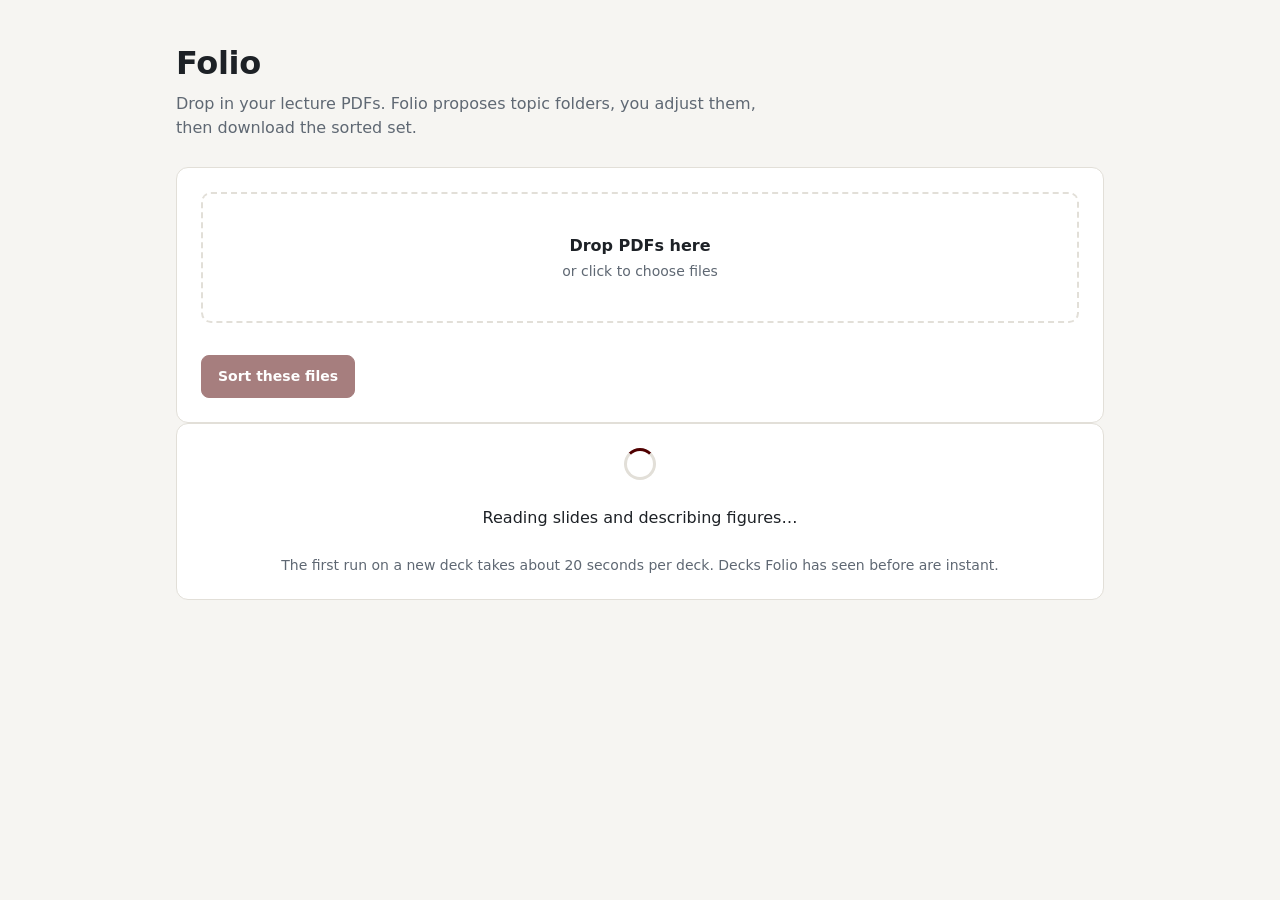
==== web/index.html @ aaaf95ef "Making into an accessible app/platform" ====
<!doctype html>
<html lang="en">
<head>
  <meta charset="utf-8">
  <meta name="viewport" content="width=device-width, initial-scale=1">
  <title>Folio</title>
  <link rel="stylesheet" href="style.css">
</head>
<body>
  <header>
    <h1>Folio</h1>
    <p class="tagline">Drop in your lecture PDFs. Folio proposes topic folders, you adjust them, then download the sorted set.</p>
  </header>

  <main>
    <!-- Step 1: choose files -->
    <section id="upload" class="panel">
      <label id="dropzone" for="picker">
        <input id="picker" type="file" multiple accept=".pdf,application/pdf">
        <strong>Drop PDFs here</strong>
        <span>or click to choose files</span>
      </label>
      <ul id="chosen"></ul>
      <button id="analyzeBtn" class="primary" disabled>Sort these files</button>
    </section>

    <!-- Step 2: working -->
    <section id="working" class="panel" hidden>
      <div class="spinner" aria-hidden="true"></div>
      <p id="workingText">Reading slides and describing figures…</p>
      <p class="hint">The first run on a new deck takes about 20 seconds per deck. Decks Folio has seen before are instant.</p>
    </section>

    <!-- Step 3: review and approve -->
    <section id="review" hidden>
      <div class="review-head">
        <div>
          <h2>Proposed folders</h2>
          <p class="hint">Rename a folder by editing its name. Move a file with the menu next to it. Nothing is final until you approve.</p>
        </div>
        <button id="addFolderBtn">+ New folder</button>
      </div>
      <p id="method" class="note" hidden></p>
      <ul id="warnings" class="note" hidden></ul>
      <div id="folders" class="folders"></div>
      <div class="actions">
        <button id="restartBtn">Start over</button>
        <button id="approveBtn" class="primary">Approve and download ZIP</button>
      </div>
    </section>

    <p id="error" role="alert" hidden></p>
  </main>

  <script src="app.js"></script>
</body>
</html>
---- web/style.css ----
:root {
  --bg: #f6f5f2;
  --panel: #ffffff;
  --ink: #1d2126;
  --muted: #5f6873;
  --line: #e2dfd8;
  --accent: #500000;          /* Texas A&M maroon */
  --accent-ink: #ffffff;
  --soft: #f1ece4;
  --warn: #8a5a00;
  --warn-bg: #fff6df;
  --danger: #a12a1f;
  font-family: "Segoe UI", system-ui, -apple-system, Roboto, sans-serif;
  color-scheme: light dark;
}
@media (prefers-color-scheme: dark) {
  :root {
    --bg: #15181c;
    --panel: #1e2227;
    --ink: #e8eaed;
    --muted: #9aa3ad;
    --line: #2f353c;
    --accent: #c26b6b;
    --accent-ink: #15181c;
    --soft: #262b31;
    --warn: #f1c46a;
    --warn-bg: #2d2615;
    --danger: #ff8a7d;
  }
}

* { box-sizing: border-box; }
body { margin: 0; background: var(--bg); color: var(--ink); line-height: 1.45; }
header, main { max-width: 960px; margin: 0 auto; padding: 0 16px; }
header { padding-top: 40px; }
h1 { margin: 0; font-size: 32px; letter-spacing: -0.01em; }
h2 { margin: 0 0 4px; font-size: 20px; }
.tagline { color: var(--muted); margin: 6px 0 28px; max-width: 60ch; }
.hint { color: var(--muted); font-size: 14px; margin: 0; }

.panel { background: var(--panel); border: 1px solid var(--line); border-radius: 12px; padding: 24px; }

button {
  font: inherit; font-weight: 600; font-size: 14px; cursor: pointer;
  padding: 10px 16px; border-radius: 8px;
  border: 1px solid var(--line); background: var(--panel); color: var(--ink);
}
button:hover:not(:disabled) { background: var(--soft); }
button.primary { background: var(--accent); border-color: var(--accent); color: var(--accent-ink); }
button.primary:hover:not(:disabled) { filter: brightness(1.1); background: var(--accent); }
button:disabled { opacity: 0.5; cursor: not-allowed; }
button:focus-visible, input:focus-visible, select:focus-visible { outline: 2px solid var(--accent); outline-offset: 2px; }

/* Upload */
#dropzone {
  display: flex; flex-direction: column; align-items: center; gap: 4px;
  padding: 40px 16px; border: 2px dashed var(--line); border-radius: 10px;
  cursor: pointer; text-align: center; transition: border-color .15s, background .15s;
}
#dropzone.over, #dropzone:hover { border-color: var(--accent); background: var(--soft); }
#dropzone span { color: var(--muted); font-size: 14px; }
#picker { position: absolute; width: 1px; height: 1px; opacity: 0; }
#chosen { list-style: none; padding: 0; margin: 16px 0; display: flex; flex-wrap: wrap; gap: 8px; }
#chosen li { background: var(--soft); border-radius: 6px; padding: 4px 10px; font-size: 13px; }

/* Working */
#working { display: flex; flex-direction: column; align-items: center; gap: 10px; text-align: center; }
.spinner { width: 32px; height: 32px; border: 3px solid var(--line); border-top-color: var(--accent); border-radius: 50%; animation: spin 0.9s linear infinite; }
@keyframes spin { to { transform: rotate(360deg); } }
@media (prefers-reduced-motion: reduce) { .spinner { animation: none; } }

/* Review */
.review-head { display: flex; justify-content: space-between; align-items: flex-start; gap: 16px; margin-bottom: 16px; }
.note { background: var(--warn-bg); color: var(--warn); border-radius: 8px; padding: 8px 12px; font-size: 13px; margin: 0 0 12px; }
ul.note { padding-left: 28px; }
.folders { display: grid; grid-template-columns: repeat(auto-fill, minmax(280px, 1fr)); gap: 12px; }
.folder { background: var(--panel); border: 1px solid var(--line); border-radius: 12px; padding: 14px; display: flex; flex-direction: column; gap: 10px; }
.folder.unsorted { border-style: dashed; }
.folder-name {
  font: inherit; font-weight: 600; font-size: 16px; width: 100%;
  padding: 6px 8px; border: 1px solid transparent; border-radius: 6px; background: var(--soft); color: var(--ink);
}
.folder-name:hover { border-color: var(--line); }
.folder-title { font-weight: 600; font-size: 16px; padding: 6px 0; }
.files { list-style: none; padding: 0; margin: 0; display: flex; flex-direction: column; gap: 6px; }
.file { display: grid; grid-template-columns: minmax(0, 1fr) auto; gap: 8px; align-items: center; font-size: 14px; }
.file-name { overflow: hidden; text-overflow: ellipsis; white-space: nowrap; }
.file-reason { grid-column: 1 / -1; color: var(--muted); font-size: 12px; margin-top: -4px; }
.file select { font: inherit; font-size: 12px; padding: 3px 4px; border-radius: 6px; border: 1px solid var(--line); background: var(--panel); color: var(--ink); max-width: 140px; }
.empty { color: var(--muted); font-size: 13px; font-style: italic; }
.actions { display: flex; justify-content: flex-end; gap: 10px; margin: 20px 0 48px; }

#error { color: var(--danger); font-weight: 600; margin-top: 16px; }

@media (max-width: 560px) {
  header { padding-top: 24px; }
  .review-head { flex-direction: column; }
  .actions { flex-direction: column-reverse; }
  .actions button { width: 100%; }
}
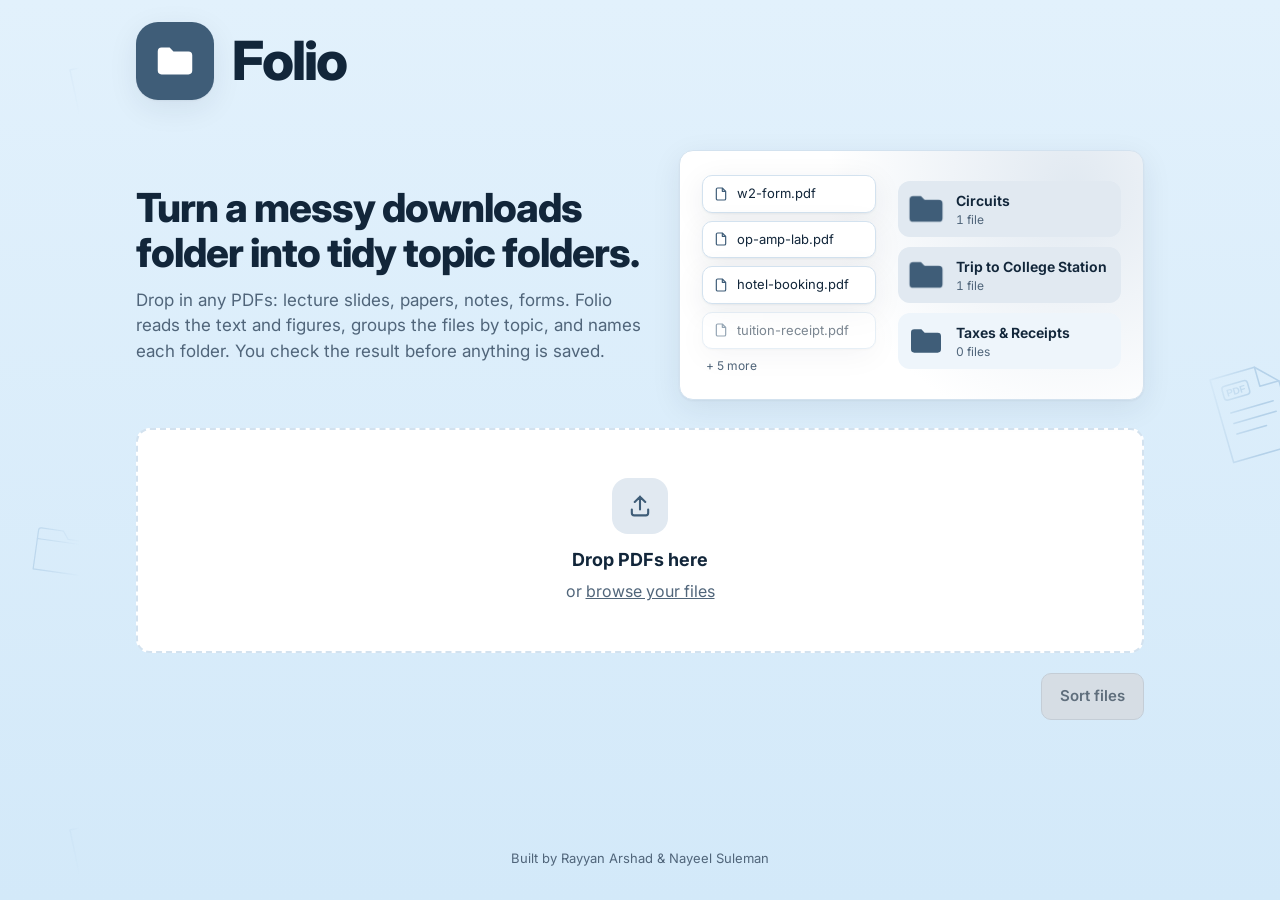
==== commit ef4e0857: "Redesign the web front end Sky-blue background with outline drawings kept out from behind text, Inte" ====
--- a/web/index.html
+++ b/web/index.html
@@ -4,53 +4,121 @@
   <meta charset="utf-8">
   <meta name="viewport" content="width=device-width, initial-scale=1">
   <title>Folio</title>
+  <meta name="description" content="Sort a messy folder of lecture PDFs into named topic folders.">
+  <link rel="icon" href="data:image/svg+xml,%3Csvg xmlns='http://www.w3.org/2000/svg' viewBox='0 0 32 32'%3E%3Crect width='32' height='32' rx='8' fill='%233f5d78'/%3E%3Cpath d='M8 11a2 2 0 0 1 2-2h4l2 2h6a2 2 0 0 1 2 2v8a2 2 0 0 1-2 2H10a2 2 0 0 1-2-2z' fill='white'/%3E%3C/svg%3E">
+  <link rel="preconnect" href="https://fonts.googleapis.com">
+  <link rel="preconnect" href="https://fonts.gstatic.com" crossorigin>
+  <link rel="stylesheet" href="https://fonts.googleapis.com/css2?family=Inter:wght@400;500;600;700;800&display=swap">
   <link rel="stylesheet" href="style.css">
 </head>
 <body>
-  <header>
-    <h1>Folio</h1>
-    <p class="tagline">Drop in your lecture PDFs. Folio proposes topic folders, you adjust them, then download the sorted set.</p>
+  <!-- Icons used across the page, drawn once and reused with <use href="#..."> -->
+  <svg width="0" height="0" style="position:absolute" aria-hidden="true">
+    <symbol id="i-folder" viewBox="0 0 24 24"><path d="M3 7a2 2 0 0 1 2-2h4.2l2 2H19a2 2 0 0 1 2 2v8a2 2 0 0 1-2 2H5a2 2 0 0 1-2-2z" fill="currentColor"/></symbol>
+    <symbol id="i-file" viewBox="0 0 24 24"><path d="M7 3h7l5 5v11a2 2 0 0 1-2 2H7a2 2 0 0 1-2-2V5a2 2 0 0 1 2-2z" fill="none" stroke="currentColor" stroke-width="1.8" stroke-linejoin="round"/><path d="M14 3v5h5" fill="none" stroke="currentColor" stroke-width="1.8" stroke-linejoin="round"/></symbol>
+    <symbol id="i-upload" viewBox="0 0 24 24"><path d="M12 15V4m0 0L7.5 8.5M12 4l4.5 4.5M5 15v3a2 2 0 0 0 2 2h10a2 2 0 0 0 2-2v-3" fill="none" stroke="currentColor" stroke-width="1.8" stroke-linecap="round" stroke-linejoin="round"/></symbol>
+    <symbol id="i-x" viewBox="0 0 24 24"><path d="M6 6l12 12M18 6L6 18" fill="none" stroke="currentColor" stroke-width="2" stroke-linecap="round"/></symbol>
+    <symbol id="i-check" viewBox="0 0 24 24"><path d="M5 12.5l4.5 4.5L19 7.5" fill="none" stroke="currentColor" stroke-width="2.2" stroke-linecap="round" stroke-linejoin="round"/></symbol>
+    <symbol id="i-grip" viewBox="0 0 24 24"><g fill="currentColor"><circle cx="9" cy="6" r="1.5"/><circle cx="15" cy="6" r="1.5"/><circle cx="9" cy="12" r="1.5"/><circle cx="15" cy="12" r="1.5"/><circle cx="9" cy="18" r="1.5"/><circle cx="15" cy="18" r="1.5"/></g></symbol>
+    <symbol id="i-plus" viewBox="0 0 24 24"><path d="M12 5v14M5 12h14" fill="none" stroke="currentColor" stroke-width="2" stroke-linecap="round"/></symbol>
+    <symbol id="i-bolt" viewBox="0 0 24 24"><path d="M13 2L4 14h7l-1 8 9-12h-7z" fill="currentColor"/></symbol>
+    <symbol id="i-alert" viewBox="0 0 24 24"><circle cx="12" cy="12" r="9" fill="none" stroke="currentColor" stroke-width="1.8"/><path d="M12 7.5v5.5M12 16.5v.01" fill="none" stroke="currentColor" stroke-width="2" stroke-linecap="round"/></symbol>
+  </svg>
+
+  <header class="topbar">
+    <div class="brand">
+      <span class="logo"><svg><use href="#i-folder"/></svg></span>
+      <span class="brand-name">Folio</span>
+    </div>
   </header>
 
   <main>
     <!-- Step 1: choose files -->
-    <section id="upload" class="panel">
-      <label id="dropzone" for="picker">
+    <section id="upload" class="screen">
+      <div class="hero-wrap">
+        <div class="hero">
+          <h1>Turn a messy downloads folder into tidy topic folders.</h1>
+          <p>Drop in any PDFs: lecture slides, papers, notes, forms. Folio reads the text and figures, groups the files by topic, and names each folder. You check the result before anything is saved.</p>
+        </div>
+        <!-- Demo animation: sample files sorting into folders (built by app.js) -->
+        <div id="heroSorter" class="card sorter" aria-hidden="true"></div>
+      </div>
+
+      <label id="dropzone" class="dropzone" for="picker">
         <input id="picker" type="file" multiple accept=".pdf,application/pdf">
+        <span class="drop-icon"><svg><use href="#i-upload"/></svg></span>
         <strong>Drop PDFs here</strong>
-        <span>or click to choose files</span>
+        <span class="muted">or <u>browse your files</u></span>
       </label>
-      <ul id="chosen"></ul>
-      <button id="analyzeBtn" class="primary" disabled>Sort these files</button>
+
+      <div id="chosenWrap" class="card chosen" hidden>
+        <div class="card-head">
+          <h2 id="chosenTitle">Files to sort</h2>
+          <button id="clearBtn" class="link">Clear all</button>
+        </div>
+        <ul id="chosen" class="file-list"></ul>
+      </div>
+
+      <div class="bar end">
+        <button id="analyzeBtn" class="btn primary" disabled>Sort files</button>
+      </div>
     </section>
 
     <!-- Step 2: working -->
-    <section id="working" class="panel" hidden>
-      <div class="spinner" aria-hidden="true"></div>
-      <p id="workingText">Reading slides and describing figures…</p>
-      <p class="hint">The first run on a new deck takes about 20 seconds per deck. Decks Folio has seen before are instant.</p>
+    <section id="working" class="screen" hidden>
+      <div class="work-head">
+        <h1 id="workingTitle">Sorting your files</h1>
+        <span class="timer" aria-live="off"><span id="elapsed">0</span> s</span>
+      </div>
+      <!-- The three real stages of the pipeline; the server reports which one it's in -->
+      <ol class="stages" aria-label="Sorting stages">
+        <li data-stage="reading"><span class="stage-dot"></span><span>Reading files</span><span id="readCount" class="stage-count"></span></li>
+        <li data-stage="grouping"><span class="stage-dot"></span><span>Grouping by topic</span></li>
+        <li data-stage="sorting"><span class="stage-dot"></span><span>Sorting into folders</span></li>
+      </ol>
+      <div class="progress" aria-hidden="true"><div id="progressBar"></div></div>
+      <p id="stageHint" class="muted stage-hint"></p>
+      <!-- Stage 1-2: one card per uploaded file, updated live -->
+      <ul id="workFiles" class="work-files" aria-live="polite"></ul>
+      <!-- Stage 3: the real folders appear and the files fly into them (built by app.js) -->
+      <div id="workSorter" class="card sorter work" aria-hidden="true" hidden></div>
     </section>
 
     <!-- Step 3: review and approve -->
-    <section id="review" hidden>
+    <section id="review" class="screen" hidden>
       <div class="review-head">
         <div>
-          <h2>Proposed folders</h2>
-          <p class="hint">Rename a folder by editing its name. Move a file with the menu next to it. Nothing is final until you approve.</p>
+          <h1>Here's how Folio would organize them</h1>
+          <p id="summary" class="muted"></p>
         </div>
-        <button id="addFolderBtn">+ New folder</button>
+        <button id="addFolderBtn" class="btn"><svg class="ico"><use href="#i-plus"/></svg>New folder</button>
       </div>
+      <p class="tip">Click a folder name to rename it. Drag a file onto another folder to move it, or use its menu. The tags under each name are the words that set that folder's files apart.</p>
       <p id="method" class="note" hidden></p>
       <ul id="warnings" class="note" hidden></ul>
       <div id="folders" class="folders"></div>
-      <div class="actions">
-        <button id="restartBtn">Start over</button>
-        <button id="approveBtn" class="primary">Approve and download ZIP</button>
+
+      <div class="bar sticky">
+        <button id="restartBtn" class="btn ghost">Start over</button>
+        <button id="approveBtn" class="btn primary"><svg class="ico"><use href="#i-check"/></svg>Approve &amp; download ZIP</button>
       </div>
     </section>
 
-    <p id="error" role="alert" hidden></p>
+    <!-- Step 4: done -->
+    <section id="done" class="screen center" hidden>
+      <span class="done-badge"><svg><use href="#i-check"/></svg></span>
+      <h1>Your folders are ready</h1>
+      <p class="muted"><span id="doneSummary"></span> Your download should have started; if not, use the button below.</p>
+      <div class="row">
+        <button id="redownloadBtn" class="btn">Download again</button>
+        <button id="newBtn" class="btn primary">Sort more files</button>
+      </div>
+    </section>
+
+    <div id="error" class="error" role="alert" hidden></div>
   </main>
+
+  <footer class="foot">Built by Rayyan Arshad &amp; Nayeel Suleman</footer>
 
   <script src="app.js"></script>
 </body>
--- a/web/style.css
+++ b/web/style.css
@@ -1,100 +1,328 @@
+/* ---------- Theme ---------- */
 :root {
-  --bg: #f6f5f2;
-  --panel: #ffffff;
-  --ink: #1d2126;
-  --muted: #5f6873;
-  --line: #e2dfd8;
-  --accent: #500000;          /* Texas A&M maroon */
+  --bg: #e2f1fc;              /* light sky blue */
+  --bg-2: #d3e9f9;
+  --surface: #ffffff;
+  --surface-2: #eef5fb;
+  --ink: #12263a;              /* deep navy */
+  --muted: #50657a;
+  --line: #d3e2ef;
+  --accent: #3f5d78;          /* dark dusty blue, dark enough for white text */
+  --accent-2: #344e66;
+  --accent-soft: #e1e9f1;
   --accent-ink: #ffffff;
-  --soft: #f1ece4;
+  --ok: #2f7d4f;
   --warn: #8a5a00;
-  --warn-bg: #fff6df;
+  --warn-bg: #fff5dc;
   --danger: #a12a1f;
-  font-family: "Segoe UI", system-ui, -apple-system, Roboto, sans-serif;
+  --danger-bg: #fdecea;
+  --shadow: 0 1px 2px rgba(18, 38, 58, .05), 0 8px 30px rgba(18, 38, 58, .08);
+  --shadow-lift: 0 2px 4px rgba(18, 38, 58, .08), 0 12px 32px rgba(18, 38, 58, .14);
+  --docs: url("data:image/svg+xml,%3Csvg xmlns='http://www.w3.org/2000/svg' width='760' height='760' fill='none' stroke='%237aa7cf' stroke-width='1.4' stroke-linecap='round' stroke-linejoin='round'%3E%3Cg fill='none'%3E%3Cg transform='translate%2870 70%29 rotate%28-12%29 scale%281.0%29'%3E%3Cpath d='M0 0H42L60 18V78H0Z'/%3E%3Cpath d='M42 0V18H60'/%3E%3Cpath d='M10 34H50M10 44H50M10 54H38'/%3E%3Crect x='8' y='9' width='24' height='13' rx='3'/%3E%3Ctext x='20' y='19' font-size='9' font-weight='700' text-anchor='middle' stroke='none' font-family='Inter%2CSegoe UI%2Csans-serif'%3EPDF%3C/text%3E%3C/g%3E%3Cg transform='translate%28330 40%29 rotate%289%29 scale%280.8%29'%3E%3Cpath d='M0 0H42L60 18V78H0Z'/%3E%3Cpath d='M42 0V18H60'/%3E%3Cpath d='M10 34H50M10 44H50M10 54H38'/%3E%3Crect x='8' y='9' width='24' height='13' rx='3'/%3E%3Ctext x='20' y='19' font-size='9' font-weight='700' text-anchor='middle' stroke='none' font-family='Inter%2CSegoe UI%2Csans-serif'%3EPDF%3C/text%3E%3C/g%3E%3Cg transform='translate%28540 120%29 rotate%28-6%29 scale%281.0%29'%3E%3Cpath d='M0 12V58H76V18H36L29 9H3Q0 9 0 12Z'/%3E%3Cpath d='M0 22H76'/%3E%3C/g%3E%3Cg transform='translate%28170 330%29 rotate%2814%29 scale%280.9%29'%3E%3Cpath d='M0 0H42L60 18V78H0Z'/%3E%3Cpath d='M42 0V18H60'/%3E%3Cpath d='M10 34H50M10 44H50M10 54H38'/%3E%3Crect x='8' y='9' width='24' height='13' rx='3'/%3E%3Ctext x='20' y='19' font-size='9' font-weight='700' text-anchor='middle' stroke='none' font-family='Inter%2CSegoe UI%2Csans-serif'%3EPDF%3C/text%3E%3C/g%3E%3Cg transform='translate%28450 380%29 rotate%28-16%29 scale%281.1%29'%3E%3Cpath d='M0 0H42L60 18V78H0Z'/%3E%3Cpath d='M42 0V18H60'/%3E%3Cpath d='M10 34H50M10 44H50M10 54H38'/%3E%3Crect x='8' y='9' width='24' height='13' rx='3'/%3E%3Ctext x='20' y='19' font-size='9' font-weight='700' text-anchor='middle' stroke='none' font-family='Inter%2CSegoe UI%2Csans-serif'%3EPDF%3C/text%3E%3C/g%3E%3Cg transform='translate%2840 520%29 rotate%288%29 scale%280.85%29'%3E%3Cpath d='M0 12V58H76V18H36L29 9H3Q0 9 0 12Z'/%3E%3Cpath d='M0 22H76'/%3E%3C/g%3E%3Cg transform='translate%28640 560%29 rotate%287%29 scale%280.85%29'%3E%3Cpath d='M0 0H42L60 18V78H0Z'/%3E%3Cpath d='M42 0V18H60'/%3E%3Cpath d='M10 34H50M10 44H50M10 54H38'/%3E%3Crect x='8' y='9' width='24' height='13' rx='3'/%3E%3Ctext x='20' y='19' font-size='9' font-weight='700' text-anchor='middle' stroke='none' font-family='Inter%2CSegoe UI%2Csans-serif'%3EPDF%3C/text%3E%3C/g%3E%3Cg transform='translate%28300 600%29 rotate%28-5%29 scale%281.0%29'%3E%3Cpath d='M0 0H42L60 18V78H0Z'/%3E%3Cpath d='M42 0V18H60'/%3E%3Cpath d='M10 34H50M10 44H50M10 54H38'/%3E%3Crect x='8' y='9' width='24' height='13' rx='3'/%3E%3Ctext x='20' y='19' font-size='9' font-weight='700' text-anchor='middle' stroke='none' font-family='Inter%2CSegoe UI%2Csans-serif'%3EPDF%3C/text%3E%3C/g%3E%3Cg transform='translate%28620 300%29 rotate%2812%29 scale%280.7%29'%3E%3Cpath d='M0 12V58H76V18H36L29 9H3Q0 9 0 12Z'/%3E%3Cpath d='M0 22H76'/%3E%3C/g%3E%3C/g%3E%3Cstyle%3Etext%7Bfill:%237aa7cf%7D%3C/style%3E%3C/svg%3E"); /* thin outline drawings of PDFs and folders, tiled */
+  --docs-opacity: .4;
+  --disabled-bg: #d6dde4;
+  --disabled-line: #c4cdd6;
+  --disabled-ink: #5f6e7c;
+  --radius: 14px;
+  font-family: "Inter", "Segoe UI", system-ui, -apple-system, Roboto, sans-serif; /* one font for the whole page */
   color-scheme: light dark;
 }
 @media (prefers-color-scheme: dark) {
   :root {
-    --bg: #15181c;
-    --panel: #1e2227;
-    --ink: #e8eaed;
-    --muted: #9aa3ad;
-    --line: #2f353c;
-    --accent: #c26b6b;
-    --accent-ink: #15181c;
-    --soft: #262b31;
+    --bg: #0e1621;
+    --bg-2: #0b121b;
+    --surface: #17212c;
+    --surface-2: #1f2a36;
+    --ink: #e8eef5;
+    --muted: #98a8b8;
+    --line: #2a3644;
+    --accent: #8fb0cc;          /* lighter dusty blue, readable on navy */
+    --accent-2: #a7c2da;
+    --accent-soft: #1d2a38;
+    --accent-ink: #0c1621;
+    --ok: #6fcf97;
     --warn: #f1c46a;
-    --warn-bg: #2d2615;
+    --warn-bg: #2c2615;
     --danger: #ff8a7d;
+    --danger-bg: #3a1f1c;
+    --shadow: 0 1px 2px rgba(0, 0, 0, .3), 0 8px 30px rgba(0, 0, 0, .3);
+    --shadow-lift: 0 2px 4px rgba(0, 0, 0, .4), 0 12px 32px rgba(0, 0, 0, .4);
+    --docs: url("data:image/svg+xml,%3Csvg xmlns='http://www.w3.org/2000/svg' width='760' height='760' fill='none' stroke='%233f5f80' stroke-width='1.4' stroke-linecap='round' stroke-linejoin='round'%3E%3Cg fill='none'%3E%3Cg transform='translate%2870 70%29 rotate%28-12%29 scale%281.0%29'%3E%3Cpath d='M0 0H42L60 18V78H0Z'/%3E%3Cpath d='M42 0V18H60'/%3E%3Cpath d='M10 34H50M10 44H50M10 54H38'/%3E%3Crect x='8' y='9' width='24' height='13' rx='3'/%3E%3Ctext x='20' y='19' font-size='9' font-weight='700' text-anchor='middle' stroke='none' font-family='Inter%2CSegoe UI%2Csans-serif'%3EPDF%3C/text%3E%3C/g%3E%3Cg transform='translate%28330 40%29 rotate%289%29 scale%280.8%29'%3E%3Cpath d='M0 0H42L60 18V78H0Z'/%3E%3Cpath d='M42 0V18H60'/%3E%3Cpath d='M10 34H50M10 44H50M10 54H38'/%3E%3Crect x='8' y='9' width='24' height='13' rx='3'/%3E%3Ctext x='20' y='19' font-size='9' font-weight='700' text-anchor='middle' stroke='none' font-family='Inter%2CSegoe UI%2Csans-serif'%3EPDF%3C/text%3E%3C/g%3E%3Cg transform='translate%28540 120%29 rotate%28-6%29 scale%281.0%29'%3E%3Cpath d='M0 12V58H76V18H36L29 9H3Q0 9 0 12Z'/%3E%3Cpath d='M0 22H76'/%3E%3C/g%3E%3Cg transform='translate%28170 330%29 rotate%2814%29 scale%280.9%29'%3E%3Cpath d='M0 0H42L60 18V78H0Z'/%3E%3Cpath d='M42 0V18H60'/%3E%3Cpath d='M10 34H50M10 44H50M10 54H38'/%3E%3Crect x='8' y='9' width='24' height='13' rx='3'/%3E%3Ctext x='20' y='19' font-size='9' font-weight='700' text-anchor='middle' stroke='none' font-family='Inter%2CSegoe UI%2Csans-serif'%3EPDF%3C/text%3E%3C/g%3E%3Cg transform='translate%28450 380%29 rotate%28-16%29 scale%281.1%29'%3E%3Cpath d='M0 0H42L60 18V78H0Z'/%3E%3Cpath d='M42 0V18H60'/%3E%3Cpath d='M10 34H50M10 44H50M10 54H38'/%3E%3Crect x='8' y='9' width='24' height='13' rx='3'/%3E%3Ctext x='20' y='19' font-size='9' font-weight='700' text-anchor='middle' stroke='none' font-family='Inter%2CSegoe UI%2Csans-serif'%3EPDF%3C/text%3E%3C/g%3E%3Cg transform='translate%2840 520%29 rotate%288%29 scale%280.85%29'%3E%3Cpath d='M0 12V58H76V18H36L29 9H3Q0 9 0 12Z'/%3E%3Cpath d='M0 22H76'/%3E%3C/g%3E%3Cg transform='translate%28640 560%29 rotate%287%29 scale%280.85%29'%3E%3Cpath d='M0 0H42L60 18V78H0Z'/%3E%3Cpath d='M42 0V18H60'/%3E%3Cpath d='M10 34H50M10 44H50M10 54H38'/%3E%3Crect x='8' y='9' width='24' height='13' rx='3'/%3E%3Ctext x='20' y='19' font-size='9' font-weight='700' text-anchor='middle' stroke='none' font-family='Inter%2CSegoe UI%2Csans-serif'%3EPDF%3C/text%3E%3C/g%3E%3Cg transform='translate%28300 600%29 rotate%28-5%29 scale%281.0%29'%3E%3Cpath d='M0 0H42L60 18V78H0Z'/%3E%3Cpath d='M42 0V18H60'/%3E%3Cpath d='M10 34H50M10 44H50M10 54H38'/%3E%3Crect x='8' y='9' width='24' height='13' rx='3'/%3E%3Ctext x='20' y='19' font-size='9' font-weight='700' text-anchor='middle' stroke='none' font-family='Inter%2CSegoe UI%2Csans-serif'%3EPDF%3C/text%3E%3C/g%3E%3Cg transform='translate%28620 300%29 rotate%2812%29 scale%280.7%29'%3E%3Cpath d='M0 12V58H76V18H36L29 9H3Q0 9 0 12Z'/%3E%3Cpath d='M0 22H76'/%3E%3C/g%3E%3C/g%3E%3Cstyle%3Etext%7Bfill:%233f5f80%7D%3C/style%3E%3C/svg%3E");
+    --docs-opacity: .5;
+    --disabled-bg: #2a3542;
+    --disabled-line: #364352;
+    --disabled-ink: #9aa9b8;
   }
 }
 
+/* ---------- Base ---------- */
 * { box-sizing: border-box; }
-body { margin: 0; background: var(--bg); color: var(--ink); line-height: 1.45; }
-header, main { max-width: 960px; margin: 0 auto; padding: 0 16px; }
-header { padding-top: 40px; }
-h1 { margin: 0; font-size: 32px; letter-spacing: -0.01em; }
-h2 { margin: 0 0 4px; font-size: 20px; }
-.tagline { color: var(--muted); margin: 6px 0 28px; max-width: 60ch; }
-.hint { color: var(--muted); font-size: 14px; margin: 0; }
-
-.panel { background: var(--panel); border: 1px solid var(--line); border-radius: 12px; padding: 24px; }
-
-button {
-  font: inherit; font-weight: 600; font-size: 14px; cursor: pointer;
-  padding: 10px 16px; border-radius: 8px;
-  border: 1px solid var(--line); background: var(--panel); color: var(--ink);
-}
-button:hover:not(:disabled) { background: var(--soft); }
-button.primary { background: var(--accent); border-color: var(--accent); color: var(--accent-ink); }
-button.primary:hover:not(:disabled) { filter: brightness(1.1); background: var(--accent); }
-button:disabled { opacity: 0.5; cursor: not-allowed; }
-button:focus-visible, input:focus-visible, select:focus-visible { outline: 2px solid var(--accent); outline-offset: 2px; }
-
-/* Upload */
-#dropzone {
-  display: flex; flex-direction: column; align-items: center; gap: 4px;
-  padding: 40px 16px; border: 2px dashed var(--line); border-radius: 10px;
-  cursor: pointer; text-align: center; transition: border-color .15s, background .15s;
-}
-#dropzone.over, #dropzone:hover { border-color: var(--accent); background: var(--soft); }
-#dropzone span { color: var(--muted); font-size: 14px; }
-#picker { position: absolute; width: 1px; height: 1px; opacity: 0; }
-#chosen { list-style: none; padding: 0; margin: 16px 0; display: flex; flex-wrap: wrap; gap: 8px; }
-#chosen li { background: var(--soft); border-radius: 6px; padding: 4px 10px; font-size: 13px; }
-
-/* Working */
-#working { display: flex; flex-direction: column; align-items: center; gap: 10px; text-align: center; }
-.spinner { width: 32px; height: 32px; border: 3px solid var(--line); border-top-color: var(--accent); border-radius: 50%; animation: spin 0.9s linear infinite; }
+html, body { margin: 0; }
+body {
+  color: var(--ink); line-height: 1.5;
+  min-height: 100vh; display: flex; flex-direction: column;
+  background: linear-gradient(180deg, var(--bg) 0%, var(--bg-2) 100%) fixed;
+}
+body::before { /* scattered outline drawings of PDFs and folders, in the side margins only */
+  content: ""; position: fixed; inset: 0; z-index: -1; pointer-events: none;
+  background: var(--docs) 0 0 / 760px 760px repeat;
+  opacity: var(--docs-opacity);
+  /* fade the drawings out before they reach the content column, so no line ever crosses text */
+  --clear: 560px; /* half the content width, plus breathing room */
+  -webkit-mask-image: linear-gradient(to right, #000 calc(50% - var(--clear) - 60px), transparent calc(50% - var(--clear)),
+                                      transparent calc(50% + var(--clear)), #000 calc(50% + var(--clear) + 60px));
+          mask-image: linear-gradient(to right, #000 calc(50% - var(--clear) - 60px), transparent calc(50% - var(--clear)),
+                                      transparent calc(50% + var(--clear)), #000 calc(50% + var(--clear) + 60px));
+}
+main { width: 100%; max-width: 1040px; margin: 0 auto; padding: 0 16px 32px; flex: 1; }
+button, input, select, textarea { font-family: inherit; } /* form controls don't inherit the page font by default */
+h1 { font-size: clamp(28px, 4vw, 40px); font-weight: 800; line-height: 1.12; letter-spacing: -0.025em; margin: 0 0 12px; }
+h2 { font-size: 18px; font-weight: 700; margin: 0; }
+p { margin: 0; }
+.muted { color: var(--muted); }
+svg { width: 1em; height: 1em; flex: none; }
+.ico { width: 18px; height: 18px; }
+[hidden] { display: none !important; }
+
+/* ---------- Top bar ---------- */
+.topbar {
+  width: 100%; max-width: 1040px; margin: 0 auto; padding: 22px 16px;
+  display: flex; align-items: center; justify-content: space-between; gap: 16px;
+}
+.brand { display: flex; align-items: center; gap: 18px; font-weight: 800; font-size: 54px; letter-spacing: -0.035em; line-height: 1; }
+.logo {
+  width: 78px; height: 78px; border-radius: 22px; display: grid; place-items: center;
+  background: var(--accent); color: var(--accent-ink); box-shadow: var(--shadow);
+}
+.logo svg { width: 46px; height: 46px; }
+
+/* ---------- Buttons ---------- */
+.btn {
+  display: inline-flex; align-items: center; gap: 8px; justify-content: center;
+  font: inherit; font-weight: 600; font-size: 15px; cursor: pointer;
+  padding: 11px 18px; border-radius: 10px;
+  border: 1px solid var(--line); background: var(--surface); color: var(--ink);
+  transition: background .15s, border-color .15s, transform .05s, box-shadow .15s;
+}
+.btn:hover:not(:disabled) { background: var(--surface-2); }
+.btn:active:not(:disabled) { transform: translateY(1px); }
+.btn.primary { background: var(--accent); border-color: var(--accent); color: var(--accent-ink); box-shadow: var(--shadow); }
+.btn.primary:hover:not(:disabled) { background: var(--accent-2); border-color: var(--accent-2); }
+.btn.ghost { background: transparent; border-color: transparent; color: var(--muted); }
+.btn.ghost:hover:not(:disabled) { color: var(--ink); background: var(--surface-2); }
+.btn:disabled, .btn.primary:disabled { /* plain grey, so it never looks like a faded "real" button */
+  background: var(--disabled-bg); border-color: var(--disabled-line); color: var(--disabled-ink);
+  cursor: not-allowed; box-shadow: none;
+}
+.link { font: inherit; font-size: 14px; background: none; border: 0; color: var(--muted); cursor: pointer; padding: 4px; }
+.link:hover { color: var(--danger); }
+.icon-btn {
+  display: grid; place-items: center; width: 30px; height: 30px; border-radius: 8px;
+  border: 0; background: transparent; color: var(--muted); cursor: pointer;
+}
+.icon-btn:hover { background: var(--surface-2); color: var(--danger); }
+.icon-btn svg { width: 16px; height: 16px; }
+:focus-visible { outline: 2px solid var(--accent); outline-offset: 2px; }
+
+/* ---------- Shared pieces ---------- */
+.card { background: var(--surface); border: 1px solid var(--line); border-radius: var(--radius); box-shadow: var(--shadow); }
+.card-head { display: flex; justify-content: space-between; align-items: center; padding: 14px 16px; border-bottom: 1px solid var(--line); }
+.bar { display: flex; justify-content: space-between; align-items: center; gap: 16px; margin-top: 20px; }
+.bar.end { justify-content: flex-end; }
+.bar.sticky { /* a small floating card that stays at the bottom of the screen while you scroll */
+  position: sticky; bottom: 16px; width: fit-content; margin: 24px 0 0 auto; padding: 8px;
+  background: var(--surface); border: 1px solid var(--line); border-radius: 14px; box-shadow: var(--shadow-lift);
+  justify-content: flex-end;
+}
+.row { display: flex; gap: 10px; justify-content: center; flex-wrap: wrap; margin-top: 22px; }
+.screen { animation: enter .25s ease-out; }
+.center { text-align: center; display: flex; flex-direction: column; align-items: center; padding-top: 64px; }
+@keyframes enter { from { opacity: 0; transform: translateY(6px); } to { opacity: 1; transform: none; } }
+
+/* ---------- Upload ---------- */
+.hero { max-width: 680px; margin: 28px 0 28px; }
+.hero p { color: var(--muted); font-size: 17px; }
+.dropzone {
+  display: flex; flex-direction: column; align-items: center; gap: 6px; text-align: center;
+  padding: 48px 16px; border: 2px dashed var(--line); border-radius: var(--radius);
+  background: var(--surface); cursor: pointer;
+  transition: border-color .15s, background .15s, transform .15s;
+}
+.dropzone:hover, .dropzone.over { border-color: var(--accent); background: var(--accent-soft); }
+.dropzone.over { transform: scale(1.01); }
+.dropzone strong { font-size: 18px; }
+.drop-icon {
+  width: 56px; height: 56px; border-radius: 16px; display: grid; place-items: center; margin-bottom: 6px;
+  background: var(--accent-soft); color: var(--accent);
+}
+.drop-icon svg { width: 28px; height: 28px; }
+#picker { position: absolute; width: 1px; height: 1px; opacity: 0; pointer-events: none; }
+.chosen { margin-top: 16px; }
+.file-list { list-style: none; margin: 0; padding: 6px; max-height: 320px; overflow: auto; }
+.file-list li {
+  display: grid; grid-template-columns: auto minmax(0, 1fr) auto auto; align-items: center; gap: 10px;
+  padding: 8px 10px; border-radius: 8px;
+}
+.file-list li:hover { background: var(--surface-2); }
+.file-list .size { color: var(--muted); font-size: 13px; font-variant-numeric: tabular-nums; }
+.file-list .flag { font-size: 12px; color: var(--warn); background: var(--warn-bg); padding: 2px 8px; border-radius: 999px; }
+.pdf-ico { width: 20px; height: 20px; color: var(--accent); }
+.truncate { overflow: hidden; text-overflow: ellipsis; white-space: nowrap; }
+
+/* ---------- Sorter animation (upload illustration + loading screen) ---------- */
+.hero-wrap { display: grid; grid-template-columns: minmax(0, 1.1fr) minmax(0, 1fr); gap: 32px; align-items: center; margin: 28px 0; }
+.hero-wrap .hero { margin: 0; }
+.sorter {
+  position: relative; overflow: hidden;
+  display: grid; grid-template-columns: minmax(0, 1fr) auto; gap: 22px; align-items: center;
+  padding: 22px; min-height: 250px;
+  background:
+    radial-gradient(circle at 85% 15%, var(--accent-soft), transparent 55%),
+    var(--surface);
+}
+.sorter-pile { list-style: none; margin: 0; padding: 0; display: flex; flex-direction: column; gap: 8px; }
+.chip {
+  display: flex; align-items: center; gap: 8px; min-width: 0;
+  padding: 8px 10px; border-radius: 10px; font-size: 13px;
+  background: var(--surface); border: 1px solid var(--line); box-shadow: var(--shadow);
+}
+.chip:nth-child(n+4) { opacity: .55; }            /* files further back in the pile fade a little */
+.chip .pdf-ico { width: 16px; height: 16px; }
+.chip.ghost { visibility: hidden; }
+.chip.flying { position: absolute; z-index: 2; margin: 0; pointer-events: none; opacity: 1; }
+.more { font-size: 12px; color: var(--muted); padding-left: 4px; }
+.sorter-bins { display: flex; flex-direction: column; gap: 10px; }
+.bin {
+  display: flex; align-items: center; gap: 10px; min-width: 168px;
+  padding: 8px 14px 8px 8px; border-radius: 12px; background: var(--surface-2);
+  transition: background .2s;
+}
+.bin.receiving { background: var(--accent-soft); }
+.bin-ico { width: 40px; height: 40px; color: var(--accent); }
+.bin-text { display: flex; flex-direction: column; min-width: 0; }
+.bin-label { font-weight: 650; font-size: 14px; white-space: nowrap; }
+.bin-count { font-size: 12px; color: var(--muted); font-variant-numeric: tabular-nums; }
+
+/* ---------- Working (live progress) ---------- */
+.work-head { display: flex; justify-content: space-between; align-items: baseline; gap: 16px; margin: 28px 0 18px; }
+.timer { font-size: 15px; color: var(--muted); font-variant-numeric: tabular-nums; }
+.stages { display: flex; gap: 8px; list-style: none; margin: 0 0 14px; padding: 0; flex-wrap: wrap; }
+.stages li {
+  display: flex; align-items: center; gap: 8px; padding: 7px 14px; border-radius: 999px;
+  font-size: 14px; font-weight: 600; color: var(--muted); background: var(--surface); border: 1px solid var(--line);
+}
+.stage-dot { width: 9px; height: 9px; border-radius: 50%; background: var(--line); }
+.stages li.active { color: var(--ink); border-color: var(--accent); }
+.stages li.active .stage-dot { background: var(--accent); animation: pulse 1s ease-in-out infinite alternate; }
+.stages li.complete .stage-dot { background: var(--ok); }
+.stage-count { color: var(--muted); font-weight: 500; font-variant-numeric: tabular-nums; }
+@keyframes pulse { from { opacity: .35; transform: scale(.8); } to { opacity: 1; transform: scale(1.15); } }
+.progress { height: 6px; border-radius: 6px; background: var(--line); overflow: hidden; }
+#progressBar { height: 100%; width: 0; background: var(--accent); border-radius: 6px; transition: width .4s ease; }
+.progress.indeterminate #progressBar { width: 35%; animation: slide 1.2s ease-in-out infinite; }
+@keyframes slide { from { transform: translateX(-100%); } to { transform: translateX(300%); } }
+.stage-hint { font-size: 14px; margin: 10px 0 16px; min-height: 21px; }
+.work-files { list-style: none; margin: 0; padding: 0; display: grid; grid-template-columns: repeat(auto-fill, minmax(300px, 1fr)); gap: 10px; }
+.work-file {
+  display: grid; grid-template-columns: auto minmax(0, 1fr); gap: 4px 12px; align-items: center;
+  padding: 12px 14px; border-radius: 12px; background: var(--surface); border: 1px solid var(--line); box-shadow: var(--shadow);
+  transition: border-color .2s, opacity .2s;
+}
+.work-file .state { grid-row: span 2; width: 34px; height: 34px; border-radius: 10px; display: grid; place-items: center; background: var(--surface-2); color: var(--muted); }
+.work-file .state svg { width: 18px; height: 18px; }
+.work-file .name { font-weight: 600; font-size: 14px; }
+.work-file .detail { font-size: 13px; color: var(--muted); display: flex; align-items: center; gap: 8px; flex-wrap: wrap; }
+.work-file.waiting { opacity: .6; }
+.work-file.reading { border-color: var(--accent); }
+.work-file.reading .state { background: var(--accent-soft); color: var(--accent); }
+.work-file.done .state { background: var(--ok); color: #fff; }
+.work-file.unsorted .state { background: var(--warn-bg); color: var(--warn); }
+.spin { width: 16px; height: 16px; border: 2px solid var(--accent-soft); border-top-color: var(--accent); border-radius: 50%; animation: spin .8s linear infinite; }
 @keyframes spin { to { transform: rotate(360deg); } }
-@media (prefers-reduced-motion: reduce) { .spinner { animation: none; } }
-
-/* Review */
-.review-head { display: flex; justify-content: space-between; align-items: flex-start; gap: 16px; margin-bottom: 16px; }
-.note { background: var(--warn-bg); color: var(--warn); border-radius: 8px; padding: 8px 12px; font-size: 13px; margin: 0 0 12px; }
-ul.note { padding-left: 28px; }
-.folders { display: grid; grid-template-columns: repeat(auto-fill, minmax(280px, 1fr)); gap: 12px; }
-.folder { background: var(--panel); border: 1px solid var(--line); border-radius: 12px; padding: 14px; display: flex; flex-direction: column; gap: 10px; }
-.folder.unsorted { border-style: dashed; }
+.badge { display: inline-flex; align-items: center; gap: 3px; font-size: 11px; font-weight: 700; padding: 1px 8px; border-radius: 999px; background: var(--accent-soft); color: var(--accent); }
+.badge svg { width: 11px; height: 11px; }
+.sorter.work { margin-top: 6px; }
+
+/* ---------- Review ---------- */
+.review-head { display: flex; justify-content: space-between; align-items: flex-end; gap: 16px; margin: 28px 0 8px; }
+.review-head h1 { margin-bottom: 4px; }
+.tip { color: var(--muted); font-size: 14px; margin-bottom: 16px; }
+.note { background: var(--warn-bg); color: var(--warn); border-radius: 10px; padding: 10px 14px; font-size: 14px; margin: 0 0 14px; }
+ul.note { padding-left: 32px; }
+.folders { display: grid; grid-template-columns: repeat(auto-fill, minmax(320px, 1fr)); gap: 14px; align-items: start; }
+.folder { overflow: hidden; transition: border-color .15s, box-shadow .15s, transform .15s; }
+.folder.drop-target { border-color: var(--accent); box-shadow: var(--shadow-lift); transform: translateY(-2px); }
+.folder.unsorted { border-style: dashed; box-shadow: none; background: color-mix(in srgb, var(--surface) 60%, transparent); }
+.folder-head { display: flex; align-items: center; gap: 10px; padding: 12px 12px 12px 14px; border-bottom: 1px solid var(--line); }
+.folder-ico { width: 22px; height: 22px; color: var(--accent); }
+.unsorted .folder-ico { color: var(--muted); }
 .folder-name {
-  font: inherit; font-weight: 600; font-size: 16px; width: 100%;
-  padding: 6px 8px; border: 1px solid transparent; border-radius: 6px; background: var(--soft); color: var(--ink);
-}
-.folder-name:hover { border-color: var(--line); }
-.folder-title { font-weight: 600; font-size: 16px; padding: 6px 0; }
-.files { list-style: none; padding: 0; margin: 0; display: flex; flex-direction: column; gap: 6px; }
-.file { display: grid; grid-template-columns: minmax(0, 1fr) auto; gap: 8px; align-items: center; font-size: 14px; }
-.file-name { overflow: hidden; text-overflow: ellipsis; white-space: nowrap; }
-.file-reason { grid-column: 1 / -1; color: var(--muted); font-size: 12px; margin-top: -4px; }
-.file select { font: inherit; font-size: 12px; padding: 3px 4px; border-radius: 6px; border: 1px solid var(--line); background: var(--panel); color: var(--ink); max-width: 140px; }
-.empty { color: var(--muted); font-size: 13px; font-style: italic; }
-.actions { display: flex; justify-content: flex-end; gap: 10px; margin: 20px 0 48px; }
-
-#error { color: var(--danger); font-weight: 600; margin-top: 16px; }
-
-@media (max-width: 560px) {
-  header { padding-top: 24px; }
-  .review-head { flex-direction: column; }
-  .actions { flex-direction: column-reverse; }
-  .actions button { width: 100%; }
-}
+  flex: 1; min-width: 0; font: inherit; font-weight: 650; font-size: 16px; color: var(--ink);
+  padding: 5px 8px; margin-left: -8px; border: 1px solid transparent; border-radius: 8px; background: transparent;
+}
+.folder-name:hover { border-color: var(--line); background: var(--surface-2); }
+.folder-name:focus { border-color: var(--accent); background: var(--surface); outline: none; }
+.folder-title { flex: 1; font-weight: 650; font-size: 16px; }
+.count {
+  font-size: 12px; font-weight: 700; color: var(--muted); background: var(--surface-2);
+  padding: 2px 9px; border-radius: 999px; font-variant-numeric: tabular-nums;
+}
+.keywords { display: flex; gap: 6px; flex-wrap: wrap; padding: 0 14px 10px 46px; margin-top: -4px; border-bottom: 1px solid var(--line); }
+.keywords span { font-size: 12px; padding: 1px 9px; border-radius: 999px; background: var(--accent-soft); color: var(--accent); }
+.folder-head:has(+ .keywords) { border-bottom: 0; }
+.files { list-style: none; margin: 0; padding: 6px; min-height: 52px; }
+.file {
+  display: grid; grid-template-columns: auto auto minmax(0, 1fr) auto; align-items: center; gap: 8px;
+  padding: 7px 8px; border-radius: 8px; font-size: 14px; cursor: grab;
+}
+.file:hover { background: var(--surface-2); }
+.file.dragging { opacity: .4; }
+.grip { width: 14px; height: 14px; color: var(--muted); opacity: .5; }
+.file:hover .grip { opacity: 1; }
+.file-reason { grid-column: 3 / -1; color: var(--muted); font-size: 12px; margin-top: -4px; }
+.move {
+  font: inherit; font-size: 12px; padding: 3px 4px; border-radius: 7px; width: 84px;
+  border: 1px solid var(--line); background: var(--surface); color: var(--muted); cursor: pointer;
+}
+.empty { color: var(--muted); font-size: 13px; padding: 12px 10px; text-align: center; }
+
+/* ---------- Done ---------- */
+.done-badge {
+  width: 64px; height: 64px; border-radius: 50%; display: grid; place-items: center; margin-bottom: 18px;
+  background: var(--ok); color: #fff; animation: pop .35s ease-out;
+}
+.done-badge svg { width: 34px; height: 34px; }
+@keyframes pop { from { transform: scale(.6); opacity: 0; } to { transform: scale(1); opacity: 1; } }
+#done p { max-width: 520px; }
+
+/* ---------- Error + footer ---------- */
+.error {
+  margin-top: 16px; padding: 12px 16px; border-radius: 10px;
+  background: var(--danger-bg); color: var(--danger); font-weight: 600;
+}
+.foot { text-align: center; color: var(--muted); font-size: 13px; padding: 24px 16px 32px; }
+
+/* ---------- Small screens ---------- */
+@media (max-width: 860px) {
+  .hero-wrap { grid-template-columns: 1fr; gap: 20px; }
+}
+@media (max-width: 640px) {
+  .brand { font-size: 40px; gap: 14px; }
+  .logo { width: 60px; height: 60px; border-radius: 17px; }
+  .logo svg { width: 36px; height: 36px; }
+  .work-files { grid-template-columns: 1fr; }
+  .sorter { gap: 14px; padding: 16px; min-height: 0; }
+  .bin { min-width: 0; padding-right: 10px; }
+  .bin-ico { width: 32px; height: 32px; }
+  .bin-label { font-size: 13px; }
+  .topbar { flex-direction: column; align-items: flex-start; gap: 12px; }
+  .review-head { flex-direction: column; align-items: flex-start; }
+  .bar { flex-direction: column-reverse; align-items: stretch; }
+  .bar.sticky { width: auto; margin-left: 0; }
+  .bar .btn { width: 100%; }
+  .folders { grid-template-columns: 1fr; }
+  .center { padding-top: 40px; }
+}
+@media (prefers-reduced-motion: reduce) {
+  *, *::before, *::after { animation: none !important; transition: none !important; }
+}
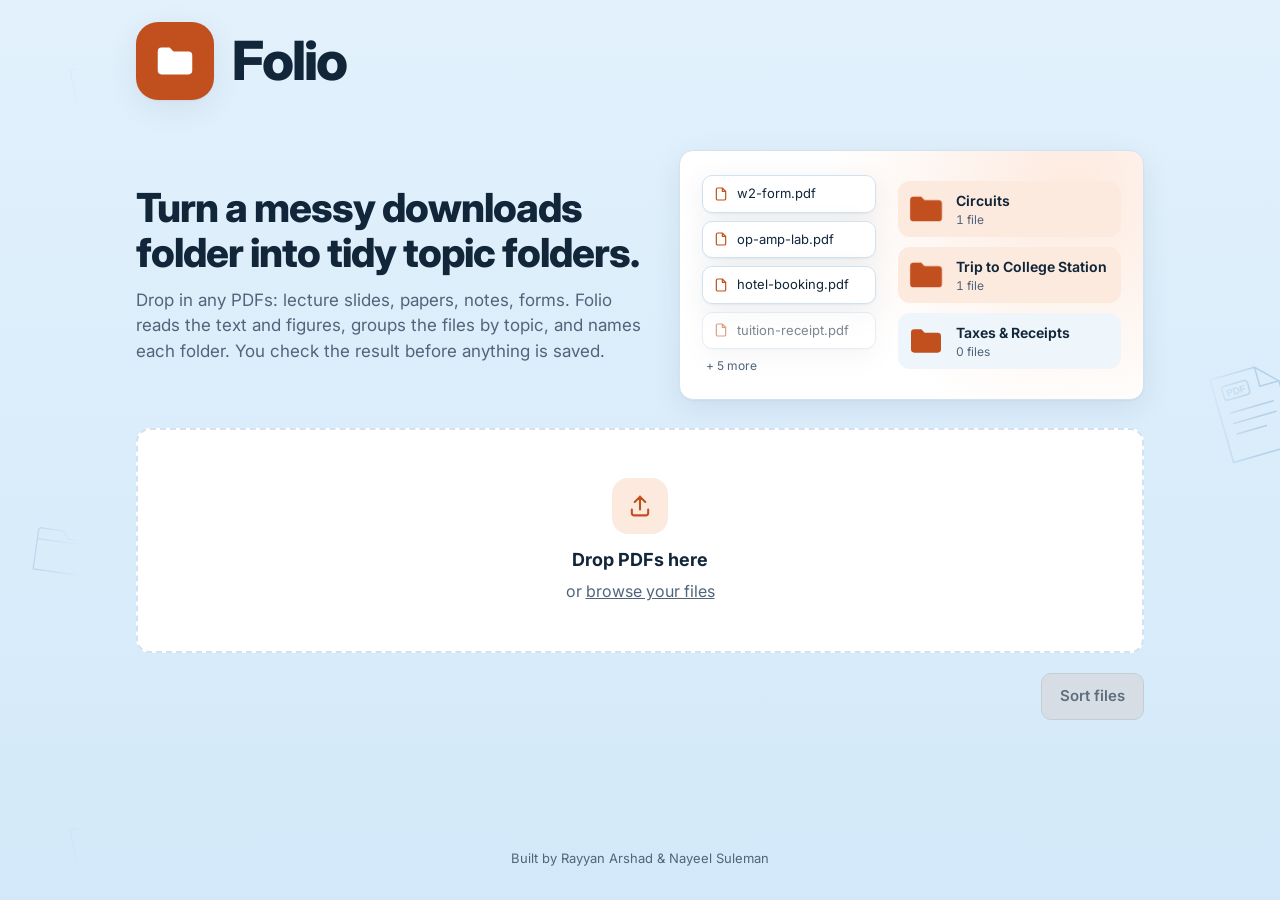
==== commit a9a4228c: "finishing touches" ====
--- a/web/index.html
+++ b/web/index.html
@@ -5,7 +5,7 @@
   <meta name="viewport" content="width=device-width, initial-scale=1">
   <title>Folio</title>
   <meta name="description" content="Sort a messy folder of lecture PDFs into named topic folders.">
-  <link rel="icon" href="data:image/svg+xml,%3Csvg xmlns='http://www.w3.org/2000/svg' viewBox='0 0 32 32'%3E%3Crect width='32' height='32' rx='8' fill='%233f5d78'/%3E%3Cpath d='M8 11a2 2 0 0 1 2-2h4l2 2h6a2 2 0 0 1 2 2v8a2 2 0 0 1-2 2H10a2 2 0 0 1-2-2z' fill='white'/%3E%3C/svg%3E">
+  <link rel="icon" href="data:image/svg+xml,%3Csvg xmlns='http://www.w3.org/2000/svg' viewBox='0 0 32 32'%3E%3Crect width='32' height='32' rx='8' fill='%23c2501f'/%3E%3Cpath d='M8 11a2 2 0 0 1 2-2h4l2 2h6a2 2 0 0 1 2 2v8a2 2 0 0 1-2 2H10a2 2 0 0 1-2-2z' fill='white'/%3E%3C/svg%3E">
   <link rel="preconnect" href="https://fonts.googleapis.com">
   <link rel="preconnect" href="https://fonts.gstatic.com" crossorigin>
   <link rel="stylesheet" href="https://fonts.googleapis.com/css2?family=Inter:wght@400;500;600;700;800&display=swap">
--- a/web/style.css
+++ b/web/style.css
@@ -7,9 +7,9 @@
   --ink: #12263a;              /* deep navy */
   --muted: #50657a;
   --line: #d3e2ef;
-  --accent: #3f5d78;          /* dark dusty blue, dark enough for white text */
-  --accent-2: #344e66;
-  --accent-soft: #e1e9f1;
+  --accent: #c2501f;          /* burnt orange: the complement of sky blue, dark enough for white text */
+  --accent-2: #a8431a;
+  --accent-soft: #fdeadf;
   --accent-ink: #ffffff;
   --ok: #2f7d4f;
   --warn: #8a5a00;
@@ -36,10 +36,10 @@
     --ink: #e8eef5;
     --muted: #98a8b8;
     --line: #2a3644;
-    --accent: #8fb0cc;          /* lighter dusty blue, readable on navy */
-    --accent-2: #a7c2da;
-    --accent-soft: #1d2a38;
-    --accent-ink: #0c1621;
+    --accent: #ff9d6c;          /* softer peach-orange, readable on navy */
+    --accent-2: #ffb48d;
+    --accent-soft: #33241c;
+    --accent-ink: #2a1206;
     --ok: #6fcf97;
     --warn: #f1c46a;
     --warn-bg: #2c2615;
